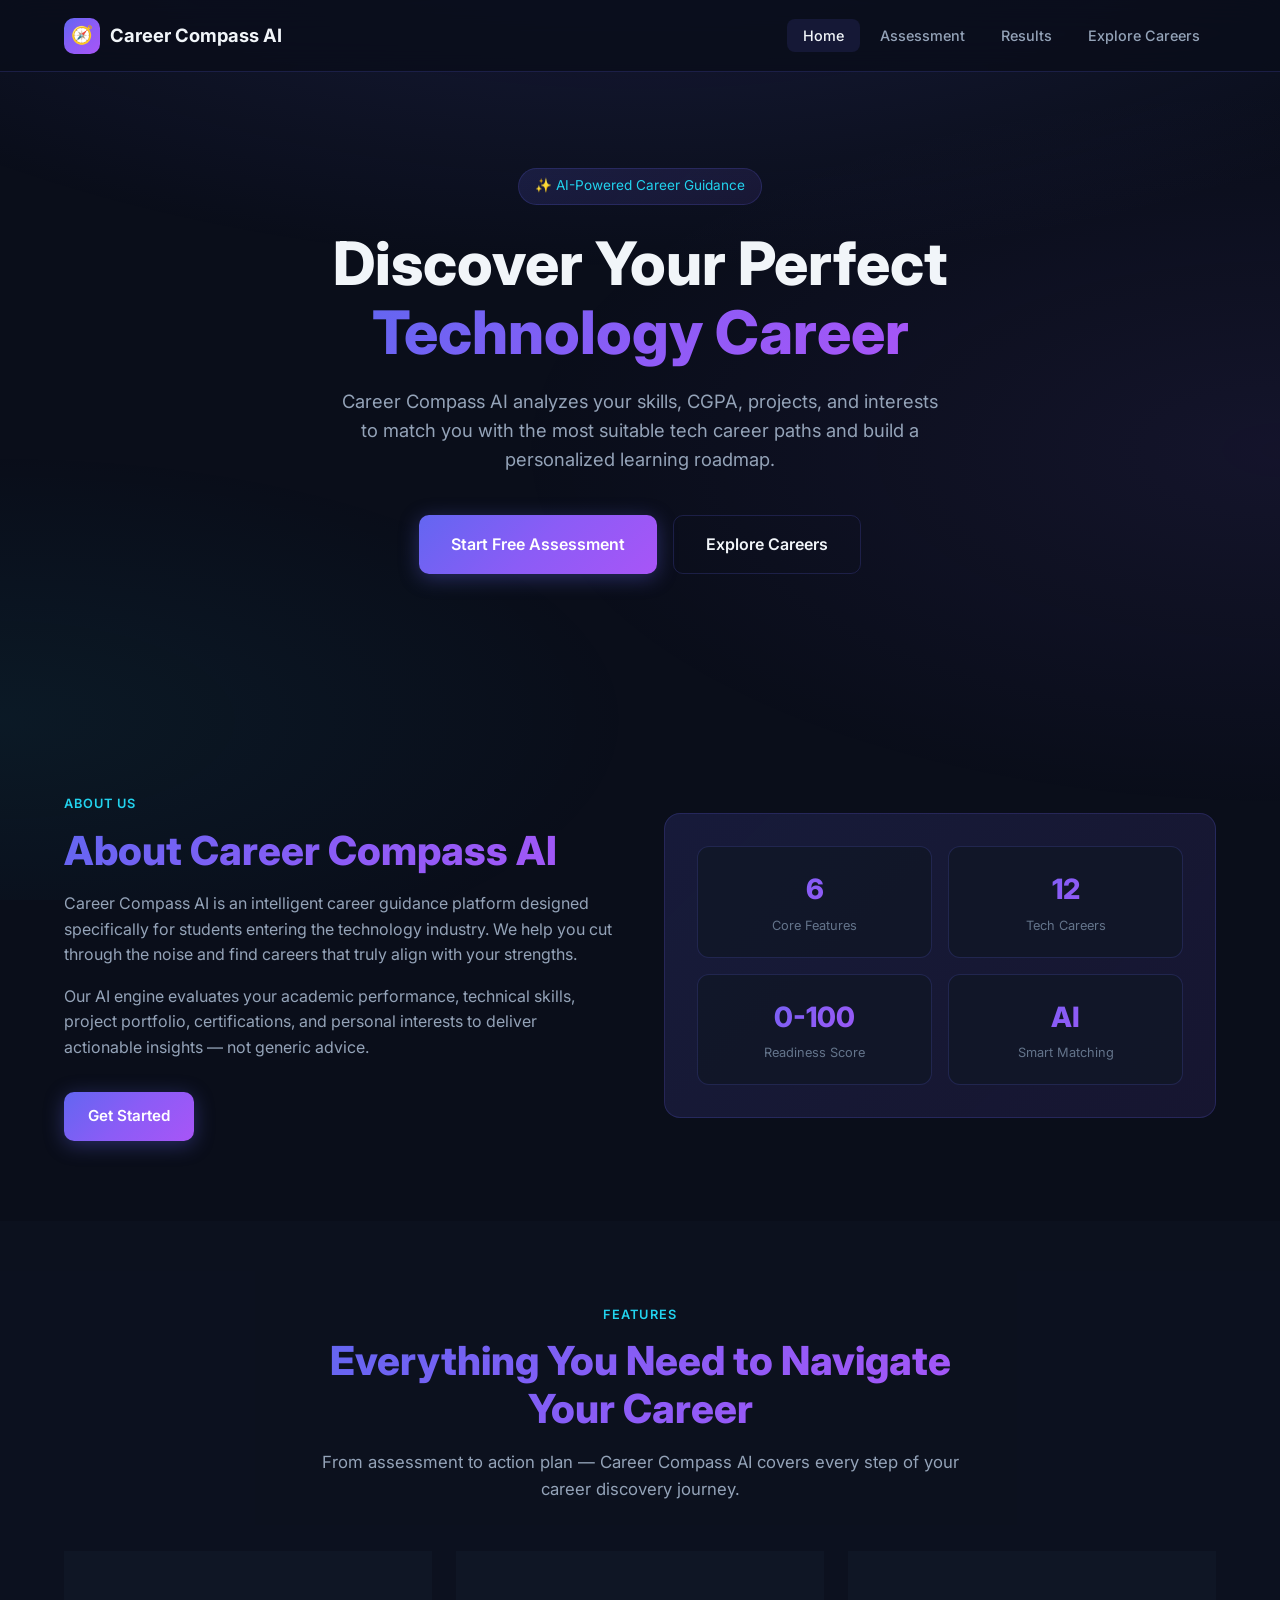
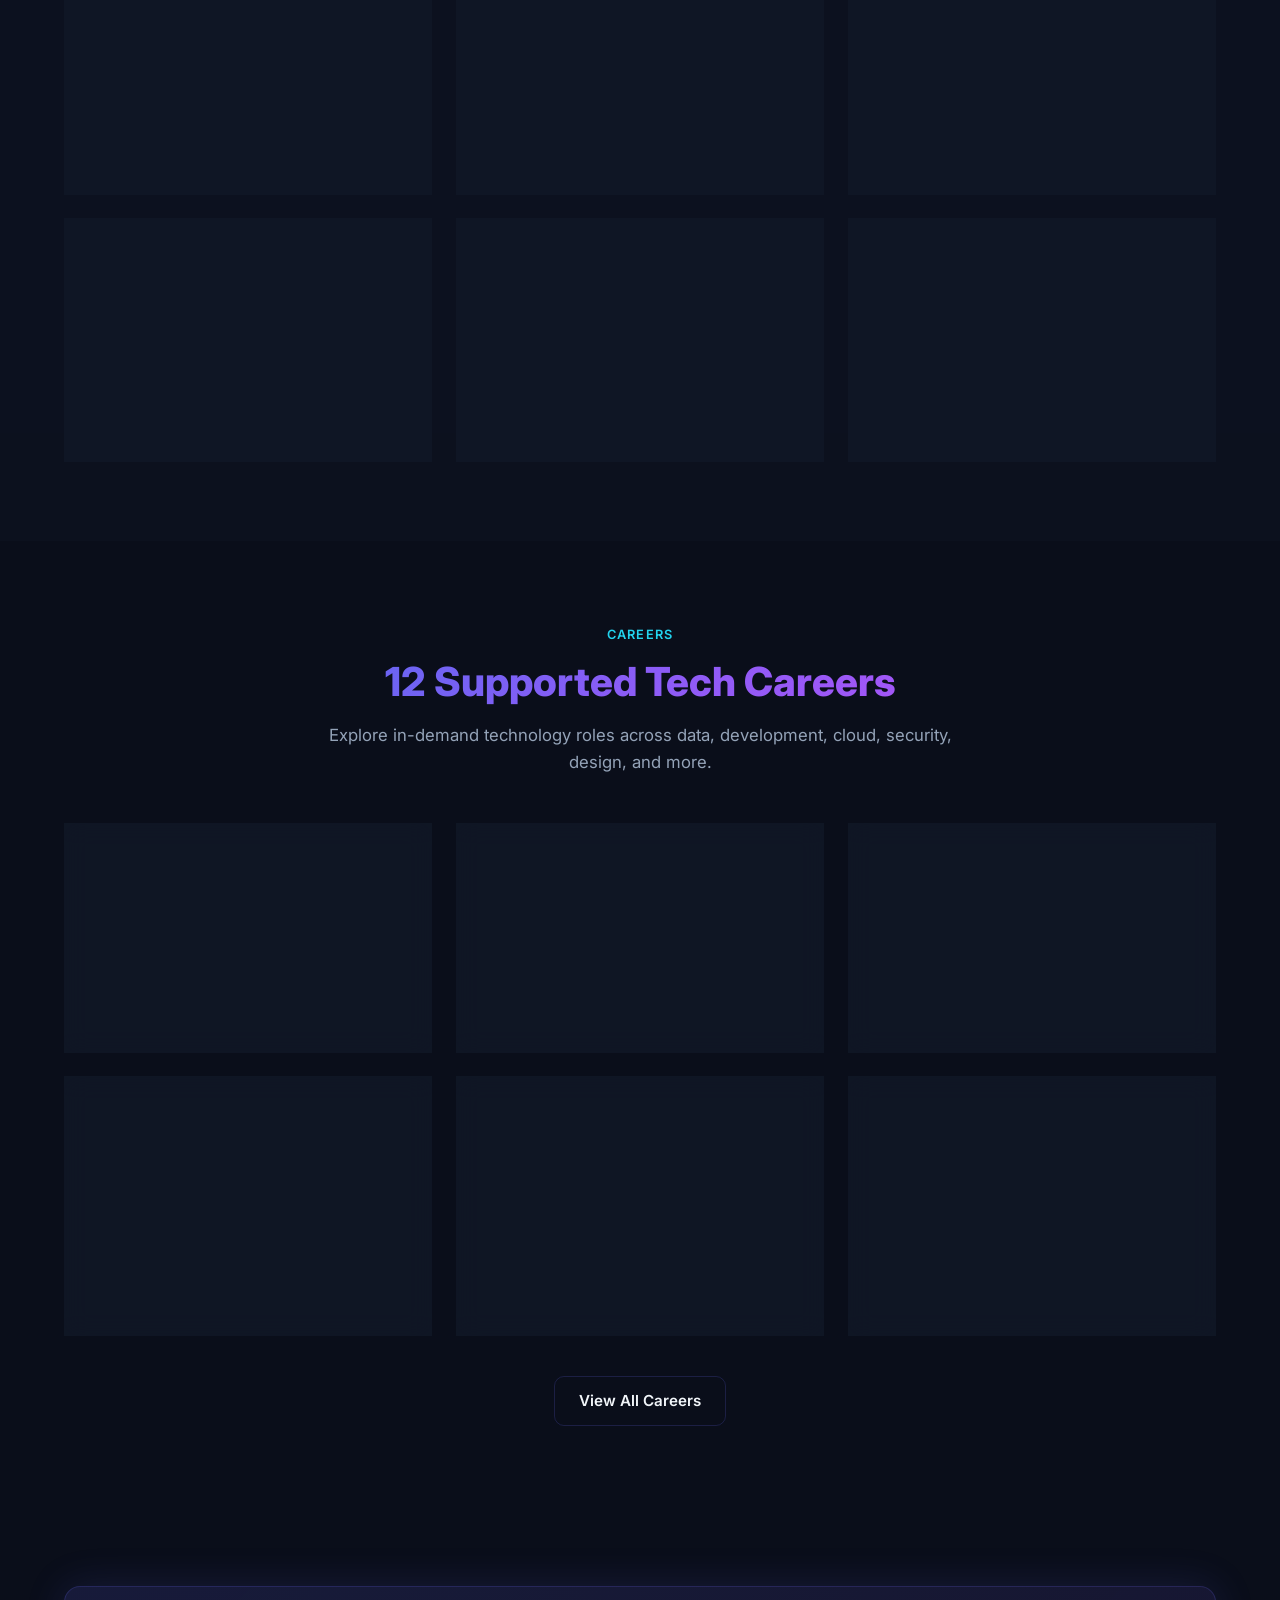
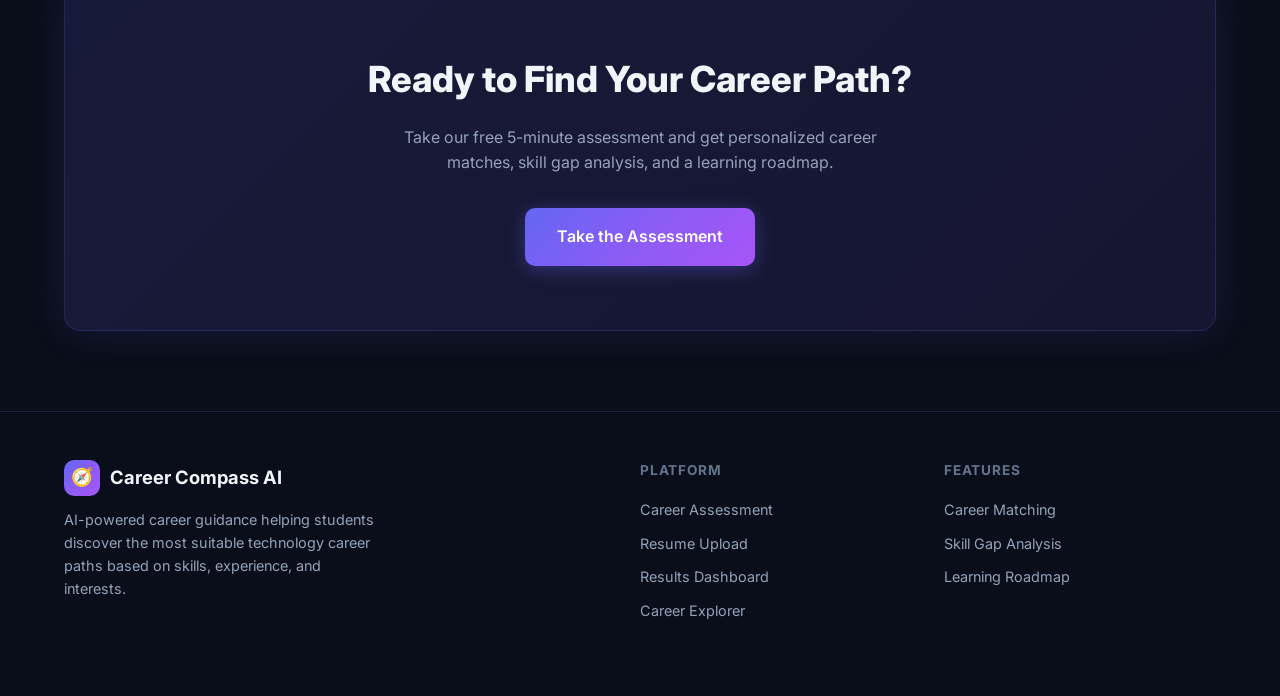
==== CareerCompassAI-Frontend/CAREERCOMPASSAI/index.html @ 2286c059 "Initial commit" ====
<!DOCTYPE html>
<html lang="en">
<head>
  <meta charset="UTF-8">
  <meta name="viewport" content="width=device-width, initial-scale=1.0">
  <title>Career Compass AI — Find Your Tech Career Path</title>
  <link rel="stylesheet" href="css/styles.css">
</head>
<body>
  <div class="page-wrapper">
    <div id="navbar-slot"></div>

    <main>
      <!-- Hero -->
      <section class="hero">
        <div class="container">
          <div class="hero-badge">✨ AI-Powered Career Guidance</div>
          <h1 class="hero-title">
            Discover Your Perfect<br><span>Technology Career</span>
          </h1>
          <p class="hero-subtitle">
            Career Compass AI analyzes your skills, CGPA, projects, and interests to match you with the most suitable tech career paths and build a personalized learning roadmap.
          </p>
          <div class="hero-actions">
            <a href="assessment.html" class="btn btn-primary btn-lg">Start Free Assessment</a>
            <a href="explorer.html" class="btn btn-secondary btn-lg">Explore Careers</a>
          </div>
        </div>
      </section>

      <!-- About -->
      <section class="section" id="about">
        <div class="container">
          <div class="about-content">
            <div class="about-text">
              <span class="section-label">About Us</span>
              <h2 class="section-title" style="text-align: left;">About Career Compass AI</h2>
              <p>
                Career Compass AI is an intelligent career guidance platform designed specifically for students entering the technology industry. We help you cut through the noise and find careers that truly align with your strengths.
              </p>
              <p>
                Our AI engine evaluates your academic performance, technical skills, project portfolio, certifications, and personal interests to deliver actionable insights — not generic advice.
              </p>
              <a href="assessment.html" class="btn btn-primary" style="margin-top: 1rem;">Get Started</a>
            </div>
            <div class="about-visual">
              <div class="about-stat-box">
                <div class="num">6</div>
                <div class="txt">Core Features</div>
              </div>
              <div class="about-stat-box">
                <div class="num">12</div>
                <div class="txt">Tech Careers</div>
              </div>
              <div class="about-stat-box">
                <div class="num">0-100</div>
                <div class="txt">Readiness Score</div>
              </div>
              <div class="about-stat-box">
                <div class="num">AI</div>
                <div class="txt">Smart Matching</div>
              </div>
            </div>
          </div>
        </div>
      </section>

      <!-- Features -->
      <section class="section" id="features" style="background: rgba(17, 24, 39, 0.4);">
        <div class="container">
          <div class="section-header">
            <span class="section-label">Features</span>
            <h2 class="section-title">Everything You Need to Navigate Your Career</h2>
            <p class="section-desc">From assessment to action plan — Career Compass AI covers every step of your career discovery journey.</p>
          </div>
          <div class="features-grid">
            <div class="card feature-card">
              <div class="feature-icon">🎯</div>
              <h3>Career Matching</h3>
              <p>AI-powered algorithm matches you with the top 3 most suitable tech careers based on your unique profile.</p>
            </div>
            <div class="card feature-card">
              <div class="feature-icon">📊</div>
              <h3>Career Readiness Scoring</h3>
              <p>Get a 0–100 readiness score with clear levels: Excellent, Job Ready, Developing, Beginner, or Needs Improvement.</p>
            </div>
            <div class="card feature-card">
              <div class="feature-icon">🔍</div>
              <h3>Skill Gap Analysis</h3>
              <p>Identify exactly which skills you're missing for your target career and prioritize what to learn next.</p>
            </div>
            <div class="card feature-card">
              <div class="feature-icon">🗺️</div>
              <h3>Learning Roadmap</h3>
              <p>Receive a step-by-step learning path tailored to your career goals — from fundamentals to portfolio.</p>
            </div>
            <div class="card feature-card">
              <div class="feature-icon">🏅</div>
              <h3>Certification Recommendations</h3>
              <p>Discover industry-recognized certifications with provider, level, and priority rankings.</p>
            </div>
            <div class="card feature-card">
              <div class="feature-icon">💡</div>
              <h3>Career Insights</h3>
              <p>Deep dive into salary ranges, industry demand, entry barriers, work style, and who each career is best for.</p>
            </div>
          </div>
        </div>
      </section>

      <!-- Supported Careers -->
      <section class="section" id="careers">
        <div class="container">
          <div class="section-header">
            <span class="section-label">Careers</span>
            <h2 class="section-title">12 Supported Tech Careers</h2>
            <p class="section-desc">Explore in-demand technology roles across data, development, cloud, security, design, and more.</p>
          </div>
          <div class="careers-grid" id="landingCareersGrid"></div>
          <div style="text-align: center; margin-top: 2.5rem;">
            <a href="explorer.html" class="btn btn-secondary">View All Careers</a>
          </div>
        </div>
      </section>

      <!-- CTA -->
      <section class="cta-section">
        <div class="container">
          <div class="cta-box">
            <h2>Ready to Find Your Career Path?</h2>
            <p>Take our free 5-minute assessment and get personalized career matches, skill gap analysis, and a learning roadmap.</p>
            <a href="assessment.html" class="btn btn-primary btn-lg">Take the Assessment</a>
          </div>
        </div>
      </section>
    </main>

    <div id="footer-slot"></div>
  </div>

  <script src="js/data.js"></script>
  <script src="js/components.js"></script>
  <script>
    document.addEventListener('DOMContentLoaded', () => {
      mountLayout('index.html');
      const grid = document.getElementById('landingCareersGrid');
      grid.innerHTML = CAREERS.slice(0, 6).map(c =>
        renderCareerCard(c, { onClick: `openCareerModalById('${c.id}')`, compact: true })
      ).join('');
    });

    function openCareerModalById(id) {
      const career = getCareerById(id);
      if (career) openCareerModal(career);
    }
  </script>
</body>
</html>
---- CareerCompassAI-Frontend/CAREERCOMPASSAI/css/styles.css ----
/* Career Compass AI — Design System */
@import url('https://fonts.googleapis.com/css2?family=Inter:wght@400;500;600;700;800&display=swap');

:root {
  --bg-primary: #0a0e1a;
  --bg-secondary: #111827;
  --bg-card: rgba(17, 24, 39, 0.85);
  --bg-card-hover: rgba(30, 41, 59, 0.95);
  --border: rgba(99, 102, 241, 0.2);
  --border-hover: rgba(139, 92, 246, 0.45);
  --text-primary: #f1f5f9;
  --text-secondary: #94a3b8;
  --text-muted: #64748b;
  --accent-blue: #6366f1;
  --accent-purple: #8b5cf6;
  --accent-cyan: #22d3ee;
  --gradient: linear-gradient(135deg, #6366f1 0%, #8b5cf6 50%, #a855f7 100%);
  --gradient-subtle: linear-gradient(135deg, rgba(99, 102, 241, 0.15), rgba(139, 92, 246, 0.1));
  --success: #10b981;
  --warning: #f59e0b;
  --danger: #ef4444;
  --radius: 12px;
  --radius-lg: 16px;
  --shadow: 0 4px 24px rgba(0, 0, 0, 0.35);
  --shadow-glow: 0 0 40px rgba(99, 102, 241, 0.15);
  --nav-height: 72px;
  --transition: 0.25s ease;
}

*, *::before, *::after {
  box-sizing: border-box;
  margin: 0;
  padding: 0;
}

html {
  scroll-behavior: smooth;
}

body {
  font-family: 'Inter', system-ui, -apple-system, sans-serif;
  background: var(--bg-primary);
  color: var(--text-primary);
  line-height: 1.6;
  min-height: 100vh;
  overflow-x: hidden;
}

body::before {
  content: '';
  position: fixed;
  inset: 0;
  background:
    radial-gradient(ellipse 80% 50% at 50% -20%, rgba(99, 102, 241, 0.18), transparent),
    radial-gradient(ellipse 60% 40% at 100% 50%, rgba(139, 92, 246, 0.08), transparent),
    radial-gradient(ellipse 50% 30% at 0% 80%, rgba(34, 211, 238, 0.06), transparent);
  pointer-events: none;
  z-index: 0;
}

a {
  color: inherit;
  text-decoration: none;
}

img {
  max-width: 100%;
}

.container {
  width: 100%;
  max-width: 1200px;
  margin: 0 auto;
  padding: 0 1.5rem;
}

.page-wrapper {
  position: relative;
  z-index: 1;
  min-height: 100vh;
  display: flex;
  flex-direction: column;
}

main {
  flex: 1;
  padding-top: var(--nav-height);
}

/* ── Navbar ── */
.navbar {
  position: fixed;
  top: 0;
  left: 0;
  right: 0;
  height: var(--nav-height);
  z-index: 1000;
  background: rgba(10, 14, 26, 0.85);
  backdrop-filter: blur(16px);
  border-bottom: 1px solid var(--border);
}

.navbar .container {
  display: flex;
  align-items: center;
  justify-content: space-between;
  height: 100%;
}

.navbar-brand {
  display: flex;
  align-items: center;
  gap: 0.65rem;
  font-weight: 700;
  font-size: 1.15rem;
}

.navbar-brand .logo-icon {
  width: 36px;
  height: 36px;
  background: var(--gradient);
  border-radius: 10px;
  display: flex;
  align-items: center;
  justify-content: center;
  font-size: 1.1rem;
}

.navbar-links {
  display: flex;
  align-items: center;
  gap: 0.25rem;
  list-style: none;
}

.navbar-links a {
  padding: 0.5rem 1rem;
  border-radius: 8px;
  font-size: 0.9rem;
  font-weight: 500;
  color: var(--text-secondary);
  transition: var(--transition);
}

.navbar-links a:hover,
.navbar-links a.active {
  color: var(--text-primary);
  background: rgba(99, 102, 241, 0.12);
}

.navbar-toggle {
  display: none;
  background: none;
  border: 1px solid var(--border);
  color: var(--text-primary);
  padding: 0.5rem 0.75rem;
  border-radius: 8px;
  cursor: pointer;
  font-size: 1.25rem;
}

/* ── Buttons ── */
.btn {
  display: inline-flex;
  align-items: center;
  justify-content: center;
  gap: 0.5rem;
  padding: 0.75rem 1.5rem;
  border-radius: 10px;
  font-size: 0.95rem;
  font-weight: 600;
  border: none;
  cursor: pointer;
  transition: var(--transition);
  font-family: inherit;
}

.btn-primary {
  background: var(--gradient);
  color: white;
  box-shadow: 0 4px 20px rgba(99, 102, 241, 0.35);
}

.btn-primary:hover {
  transform: translateY(-2px);
  box-shadow: 0 6px 28px rgba(99, 102, 241, 0.45);
}

.btn-secondary {
  background: transparent;
  color: var(--text-primary);
  border: 1px solid var(--border);
}

.btn-secondary:hover {
  border-color: var(--accent-purple);
  background: rgba(139, 92, 246, 0.08);
}

.btn-sm {
  padding: 0.5rem 1rem;
  font-size: 0.85rem;
}

.btn-lg {
  padding: 1rem 2rem;
  font-size: 1rem;
}

/* ── Cards ── */
.card {
  background: var(--bg-card);
  border: 1px solid var(--border);
  border-radius: var(--radius-lg);
  padding: 1.5rem;
  backdrop-filter: blur(12px);
  transition: var(--transition);
}

.card:hover {
  border-color: var(--border-hover);
  box-shadow: var(--shadow-glow);
}

.card-title {
  font-size: 1.1rem;
  font-weight: 700;
  margin-bottom: 0.75rem;
}

.section {
  padding: 5rem 0;
}

.section-header {
  text-align: center;
  max-width: 640px;
  margin: 0 auto 3rem;
}

.section-label {
  display: inline-block;
  font-size: 0.8rem;
  font-weight: 600;
  text-transform: uppercase;
  letter-spacing: 0.08em;
  color: var(--accent-cyan);
  margin-bottom: 0.75rem;
}

.section-title {
  font-size: clamp(1.75rem, 4vw, 2.5rem);
  font-weight: 800;
  line-height: 1.2;
  margin-bottom: 1rem;
  background: var(--gradient);
  -webkit-background-clip: text;
  -webkit-text-fill-color: transparent;
  background-clip: text;
}

.section-desc {
  color: var(--text-secondary);
  font-size: 1.05rem;
}

/* ── Hero ── */
.hero {
  padding: 6rem 0 5rem;
  text-align: center;
}

.hero-badge {
  display: inline-flex;
  align-items: center;
  gap: 0.5rem;
  padding: 0.4rem 1rem;
  background: var(--gradient-subtle);
  border: 1px solid var(--border);
  border-radius: 999px;
  font-size: 0.85rem;
  color: var(--accent-cyan);
  margin-bottom: 1.5rem;
}

.hero-title {
  font-size: clamp(2.25rem, 6vw, 3.75rem);
  font-weight: 800;
  line-height: 1.15;
  margin-bottom: 1.25rem;
  max-width: 800px;
  margin-left: auto;
  margin-right: auto;
}

.hero-title span {
  background: var(--gradient);
  -webkit-background-clip: text;
  -webkit-text-fill-color: transparent;
  background-clip: text;
}

.hero-subtitle {
  font-size: 1.15rem;
  color: var(--text-secondary);
  max-width: 600px;
  margin: 0 auto 2.5rem;
}

.hero-actions {
  display: flex;
  gap: 1rem;
  justify-content: center;
  flex-wrap: wrap;
  margin-bottom: 3.5rem;
}

.hero-stats {
  display: flex;
  justify-content: center;
  gap: 3rem;
  flex-wrap: wrap;
}

.hero-stat .value {
  font-size: 2rem;
  font-weight: 800;
  background: var(--gradient);
  -webkit-background-clip: text;
  -webkit-text-fill-color: transparent;
  background-clip: text;
}

.hero-stat .label {
  font-size: 0.85rem;
  color: var(--text-muted);
}

/* ── Features Grid ── */
.features-grid {
  display: grid;
  grid-template-columns: repeat(auto-fit, minmax(280px, 1fr));
  gap: 1.5rem;
}

.feature-card {
  padding: 2rem;
}

.feature-icon {
  width: 48px;
  height: 48px;
  background: var(--gradient-subtle);
  border: 1px solid var(--border);
  border-radius: 12px;
  display: flex;
  align-items: center;
  justify-content: center;
  font-size: 1.5rem;
  margin-bottom: 1.25rem;
}

.feature-card h3 {
  font-size: 1.1rem;
  margin-bottom: 0.5rem;
}

.feature-card p {
  color: var(--text-secondary);
  font-size: 0.95rem;
}

/* ── Career Card ── */
.careers-grid {
  display: grid;
  grid-template-columns: repeat(auto-fill, minmax(300px, 1fr));
  gap: 1.5rem;
}

.career-card {
  cursor: pointer;
  display: flex;
  flex-direction: column;
  gap: 0.75rem;
}

.career-card-header {
  display: flex;
  align-items: flex-start;
  justify-content: space-between;
  gap: 0.75rem;
}

.career-card-name {
  font-size: 1.15rem;
  font-weight: 700;
}

.career-card-badge {
  font-size: 0.7rem;
  font-weight: 600;
  padding: 0.25rem 0.6rem;
  border-radius: 999px;
  white-space: nowrap;
}

.badge-high { background: rgba(16, 185, 129, 0.15); color: var(--success); }
.badge-medium { background: rgba(245, 158, 11, 0.15); color: var(--warning); }
.badge-low { background: rgba(239, 68, 68, 0.15); color: var(--danger); }

.career-meta {
  display: flex;
  flex-wrap: wrap;
  gap: 0.5rem;
}

.meta-tag {
  font-size: 0.75rem;
  padding: 0.3rem 0.65rem;
  background: rgba(99, 102, 241, 0.1);
  border: 1px solid var(--border);
  border-radius: 6px;
  color: var(--text-secondary);
}

.career-card-desc {
  color: var(--text-secondary);
  font-size: 0.9rem;
  line-height: 1.5;
  flex: 1;
}

.career-card-footer {
  display: flex;
  align-items: center;
  justify-content: space-between;
  padding-top: 0.75rem;
  border-top: 1px solid var(--border);
  font-size: 0.85rem;
  color: var(--text-muted);
}

/* ── Career Insight Card ── */
.insight-grid {
  display: grid;
  grid-template-columns: repeat(auto-fit, minmax(200px, 1fr));
  gap: 1rem;
}

.insight-item {
  padding: 1rem 1.25rem;
  background: rgba(99, 102, 241, 0.06);
  border: 1px solid var(--border);
  border-radius: var(--radius);
}

.insight-item .label {
  font-size: 0.75rem;
  text-transform: uppercase;
  letter-spacing: 0.05em;
  color: var(--text-muted);
  margin-bottom: 0.35rem;
}

.insight-item .value {
  font-size: 0.95rem;
  font-weight: 600;
  color: var(--text-primary);
}

.insight-description {
  margin-top: 1.25rem;
  padding: 1.25rem;
  background: var(--gradient-subtle);
  border: 1px solid var(--border);
  border-radius: var(--radius);
  color: var(--text-secondary);
  font-size: 0.95rem;
  line-height: 1.7;
}

/* ── Progress Bar ── */
.progress-bar-wrapper {
  margin-bottom: 1rem;
}

.progress-bar-header {
  display: flex;
  justify-content: space-between;
  align-items: center;
  margin-bottom: 0.5rem;
}

.progress-bar-label {
  font-weight: 600;
  font-size: 0.95rem;
}

.progress-bar-value {
  font-weight: 700;
  color: var(--accent-purple);
}

.progress-bar-track {
  height: 10px;
  background: rgba(99, 102, 241, 0.15);
  border-radius: 999px;
  overflow: hidden;
}

.progress-bar-fill {
  height: 100%;
  background: var(--gradient);
  border-radius: 999px;
  transition: width 1s ease;
  width: 0;
}

/* ── Readiness Score Card ── */
.readiness-card {
  text-align: center;
  padding: 2.5rem 2rem;
}

.readiness-ring {
  position: relative;
  width: 180px;
  height: 180px;
  margin: 0 auto 1.5rem;
}

.readiness-ring svg {
  transform: rotate(-90deg);
  width: 100%;
  height: 100%;
}

.readiness-ring circle {
  fill: none;
  stroke-width: 10;
}

.readiness-ring .bg {
  stroke: rgba(99, 102, 241, 0.15);
}

.readiness-ring .fill {
  stroke: url(#scoreGradient);
  stroke-linecap: round;
  transition: stroke-dashoffset 1.5s ease;
}

.readiness-score-text {
  position: absolute;
  inset: 0;
  display: flex;
  flex-direction: column;
  align-items: center;
  justify-content: center;
}

.readiness-score-text .score {
  font-size: 2.75rem;
  font-weight: 800;
  background: var(--gradient);
  -webkit-background-clip: text;
  -webkit-text-fill-color: transparent;
  background-clip: text;
}

.readiness-score-text .of {
  font-size: 0.85rem;
  color: var(--text-muted);
}

.readiness-level {
  display: inline-block;
  padding: 0.5rem 1.25rem;
  border-radius: 999px;
  font-weight: 700;
  font-size: 1rem;
  margin-bottom: 0.5rem;
}

.level-excellent { background: rgba(16, 185, 129, 0.2); color: var(--success); }
.level-job-ready { background: rgba(99, 102, 241, 0.2); color: var(--accent-blue); }
.level-developing { background: rgba(34, 211, 238, 0.15); color: var(--accent-cyan); }
.level-beginner { background: rgba(245, 158, 11, 0.15); color: var(--warning); }
.level-needs-improvement { background: rgba(239, 68, 68, 0.15); color: var(--danger); }

/* ── Certification Card ── */
.cert-card {
  display: flex;
  flex-direction: column;
  gap: 0.5rem;
  padding: 1.25rem;
  border-left: 3px solid var(--accent-purple);
}

.cert-name {
  font-weight: 700;
  font-size: 1rem;
}

.cert-provider {
  color: var(--text-secondary);
  font-size: 0.85rem;
}

.cert-meta {
  display: flex;
  gap: 0.5rem;
  flex-wrap: wrap;
  margin-top: 0.25rem;
}

.cert-badge {
  font-size: 0.7rem;
  font-weight: 600;
  padding: 0.2rem 0.55rem;
  border-radius: 4px;
}

.cert-level { background: rgba(99, 102, 241, 0.15); color: var(--accent-blue); }
.cert-priority-high { background: rgba(239, 68, 68, 0.15); color: var(--danger); }
.cert-priority-medium { background: rgba(245, 158, 11, 0.15); color: var(--warning); }
.cert-priority-low { background: rgba(16, 185, 129, 0.15); color: var(--success); }

/* ── Roadmap Timeline ── */
.roadmap-timeline {
  display: flex;
  flex-direction: column;
  align-items: center;
  gap: 0;
  padding: 1rem 0;
}

.roadmap-step {
  display: flex;
  flex-direction: column;
  align-items: center;
  width: 100%;
  max-width: 320px;
}

.roadmap-node {
  width: 100%;
  padding: 1rem 1.5rem;
  background: var(--gradient-subtle);
  border: 1px solid var(--border);
  border-radius: var(--radius);
  text-align: center;
  font-weight: 600;
  font-size: 0.95rem;
  position: relative;
}

.roadmap-node.active {
  border-color: var(--accent-purple);
  box-shadow: 0 0 20px rgba(139, 92, 246, 0.2);
}

.roadmap-connector {
  width: 2px;
  height: 28px;
  background: linear-gradient(to bottom, var(--accent-blue), var(--accent-purple));
  position: relative;
}

.roadmap-connector::after {
  content: '↓';
  position: absolute;
  left: 50%;
  top: 50%;
  transform: translate(-50%, -50%);
  color: var(--accent-purple);
  font-size: 0.85rem;
  background: var(--bg-primary);
  padding: 0 4px;
}

/* ── Skill Tags ── */
.skill-tags {
  display: flex;
  flex-wrap: wrap;
  gap: 0.6rem;
}

.skill-tag {
  padding: 0.5rem 1rem;
  border-radius: 999px;
  font-size: 0.85rem;
  font-weight: 500;
  border: 1px solid var(--border);
  background: rgba(17, 24, 39, 0.6);
  color: var(--text-secondary);
  cursor: pointer;
  transition: var(--transition);
  user-select: none;
}

.skill-tag:hover {
  border-color: var(--accent-blue);
  color: var(--text-primary);
}

.skill-tag.selected {
  background: rgba(99, 102, 241, 0.2);
  border-color: var(--accent-purple);
  color: var(--text-primary);
}

.skill-tag.missing {
  background: rgba(239, 68, 68, 0.1);
  border-color: rgba(239, 68, 68, 0.3);
  color: #fca5a5;
  cursor: default;
}

/* ── Forms ── */
.form-group {
  margin-bottom: 1.75rem;
}

.form-label {
  display: block;
  font-weight: 600;
  margin-bottom: 0.5rem;
  font-size: 0.95rem;
}

.form-hint {
  font-size: 0.85rem;
  color: var(--text-muted);
  margin-bottom: 0.75rem;
}

.form-input,
.form-select {
  width: 100%;
  padding: 0.85rem 1rem;
  background: rgba(17, 24, 39, 0.8);
  border: 1px solid var(--border);
  border-radius: 10px;
  color: var(--text-primary);
  font-size: 0.95rem;
  font-family: inherit;
  transition: var(--transition);
}

.form-input:focus,
.form-select:focus {
  outline: none;
  border-color: var(--accent-purple);
  box-shadow: 0 0 0 3px rgba(139, 92, 246, 0.15);
}

.form-row {
  display: grid;
  grid-template-columns: repeat(auto-fit, minmax(200px, 1fr));
  gap: 1.25rem;
}

.interest-chips {
  display: flex;
  flex-wrap: wrap;
  gap: 0.6rem;
}

.interest-chip {
  padding: 0.6rem 1.1rem;
  border-radius: 10px;
  border: 1px solid var(--border);
  background: transparent;
  color: var(--text-secondary);
  cursor: pointer;
  font-size: 0.9rem;
  font-weight: 500;
  transition: var(--transition);
  font-family: inherit;
}

.interest-chip:hover,
.interest-chip.selected {
  border-color: var(--accent-purple);
  background: rgba(139, 92, 246, 0.12);
  color: var(--text-primary);
}

/* ── Dashboard Layout ── */
.dashboard {
  padding: 2rem 0 4rem;
}

.dashboard-header {
  margin-bottom: 2rem;
}

.dashboard-header h1 {
  font-size: 1.75rem;
  font-weight: 800;
  margin-bottom: 0.35rem;
}

.dashboard-header p {
  color: var(--text-secondary);
}

.dashboard-grid {
  display: grid;
  grid-template-columns: 1fr 2fr;
  gap: 1.5rem;
}

.dashboard-sidebar {
  display: flex;
  flex-direction: column;
  gap: 1.5rem;
}

.dashboard-main {
  display: flex;
  flex-direction: column;
  gap: 1.5rem;
}

.dashboard-row {
  display: grid;
  grid-template-columns: repeat(auto-fit, minmax(280px, 1fr));
  gap: 1.5rem;
}

/* ── Explorer Controls ── */
.explorer-controls {
  display: flex;
  flex-wrap: wrap;
  gap: 1rem;
  margin-bottom: 2rem;
  align-items: center;
}

.search-box {
  flex: 1;
  min-width: 240px;
  position: relative;
}

.search-box input {
  width: 100%;
  padding: 0.85rem 1rem 0.85rem 2.75rem;
  background: var(--bg-card);
  border: 1px solid var(--border);
  border-radius: 10px;
  color: var(--text-primary);
  font-size: 0.95rem;
  font-family: inherit;
}

.search-box input:focus {
  outline: none;
  border-color: var(--accent-purple);
}

.search-box .search-icon {
  position: absolute;
  left: 1rem;
  top: 50%;
  transform: translateY(-50%);
  color: var(--text-muted);
}

.filter-group {
  display: flex;
  gap: 0.5rem;
  flex-wrap: wrap;
}

.filter-btn {
  padding: 0.6rem 1rem;
  border-radius: 8px;
  border: 1px solid var(--border);
  background: transparent;
  color: var(--text-secondary);
  font-size: 0.85rem;
  font-weight: 500;
  cursor: pointer;
  transition: var(--transition);
  font-family: inherit;
}

.filter-btn:hover,
.filter-btn.active {
  border-color: var(--accent-purple);
  background: rgba(139, 92, 246, 0.12);
  color: var(--text-primary);
}

/* ── Modal ── */
.modal-overlay {
  position: fixed;
  inset: 0;
  background: rgba(0, 0, 0, 0.7);
  backdrop-filter: blur(6px);
  z-index: 2000;
  display: flex;
  align-items: center;
  justify-content: center;
  padding: 1.5rem;
  opacity: 0;
  visibility: hidden;
  transition: var(--transition);
}

.modal-overlay.open {
  opacity: 1;
  visibility: visible;
}

.modal {
  background: var(--bg-secondary);
  border: 1px solid var(--border);
  border-radius: var(--radius-lg);
  max-width: 640px;
  width: 100%;
  max-height: 85vh;
  overflow-y: auto;
  padding: 2rem;
  transform: translateY(20px);
  transition: var(--transition);
  box-shadow: var(--shadow);
}

.modal-overlay.open .modal {
  transform: translateY(0);
}

.modal-header {
  display: flex;
  justify-content: space-between;
  align-items: flex-start;
  margin-bottom: 1.5rem;
}

.modal-title {
  font-size: 1.5rem;
  font-weight: 800;
}

.modal-close {
  background: none;
  border: 1px solid var(--border);
  color: var(--text-secondary);
  width: 36px;
  height: 36px;
  border-radius: 8px;
  cursor: pointer;
  font-size: 1.25rem;
  display: flex;
  align-items: center;
  justify-content: center;
  transition: var(--transition);
}

.modal-close:hover {
  border-color: var(--danger);
  color: var(--danger);
}

/* ── CTA Section ── */
.cta-section {
  padding: 5rem 0;
}

.cta-box {
  text-align: center;
  padding: 4rem 2rem;
  background: var(--gradient-subtle);
  border: 1px solid var(--border);
  border-radius: var(--radius-lg);
  box-shadow: var(--shadow-glow);
}

.cta-box h2 {
  font-size: clamp(1.5rem, 3vw, 2.25rem);
  font-weight: 800;
  margin-bottom: 1rem;
}

.cta-box p {
  color: var(--text-secondary);
  max-width: 520px;
  margin: 0 auto 2rem;
}

/* ── Footer ── */
.footer {
  border-top: 1px solid var(--border);
  padding: 3rem 0 2rem;
  margin-top: auto;
}

.footer-grid {
  display: grid;
  grid-template-columns: 2fr 1fr 1fr;
  gap: 2rem;
  margin-bottom: 2rem;
}

.footer-brand p {
  color: var(--text-secondary);
  font-size: 0.9rem;
  margin-top: 0.75rem;
  max-width: 320px;
}

.footer-col h4 {
  font-size: 0.85rem;
  text-transform: uppercase;
  letter-spacing: 0.06em;
  color: var(--text-muted);
  margin-bottom: 1rem;
}

.footer-col ul {
  list-style: none;
}

.footer-col li {
  margin-bottom: 0.5rem;
}

.footer-col a {
  color: var(--text-secondary);
  font-size: 0.9rem;
  transition: var(--transition);
}

.footer-col a:hover {
  color: var(--accent-purple);
}

.footer-bottom {
  padding-top: 1.5rem;
  border-top: 1px solid var(--border);
  display: flex;
  justify-content: space-between;
  align-items: center;
  flex-wrap: wrap;
  gap: 1rem;
  font-size: 0.85rem;
  color: var(--text-muted);
}

/* ── Loading & Error ── */
.loading-spinner {
  display: flex;
  flex-direction: column;
  align-items: center;
  justify-content: center;
  padding: 4rem;
  gap: 1rem;
}

.spinner {
  width: 48px;
  height: 48px;
  border: 3px solid var(--border);
  border-top-color: var(--accent-purple);
  border-radius: 50%;
  animation: spin 0.8s linear infinite;
}

@keyframes spin {
  to { transform: rotate(360deg); }
}

.error-banner {
  padding: 1rem 1.25rem;
  background: rgba(239, 68, 68, 0.1);
  border: 1px solid rgba(239, 68, 68, 0.3);
  border-radius: var(--radius);
  color: #fca5a5;
  margin-bottom: 1.5rem;
}

.info-banner {
  padding: 1rem 1.25rem;
  background: rgba(99, 102, 241, 0.1);
  border: 1px solid var(--border);
  border-radius: var(--radius);
  color: var(--text-secondary);
  margin-bottom: 1.5rem;
  font-size: 0.9rem;
}

.empty-state {
  text-align: center;
  padding: 3rem;
  color: var(--text-muted);
}

/* ── Assessment Page ── */
.assessment-page {
  padding: 2rem 0 4rem;
}

.assessment-form-card {
  max-width: 800px;
  margin: 0 auto;
  padding: 2.5rem;
}

.assessment-form-card h1 {
  font-size: 1.75rem;
  font-weight: 800;
  margin-bottom: 0.35rem;
}

.assessment-form-card .subtitle {
  color: var(--text-secondary);
  margin-bottom: 2rem;
}

.form-actions {
  display: flex;
  gap: 1rem;
  justify-content: flex-end;
  margin-top: 2rem;
  padding-top: 1.5rem;
  border-top: 1px solid var(--border);
}

/* ── About Section ── */
.about-content {
  display: grid;
  grid-template-columns: 1fr 1fr;
  gap: 3rem;
  align-items: center;
}

.about-text p {
  color: var(--text-secondary);
  margin-bottom: 1rem;
  font-size: 1rem;
}

.about-visual {
  background: var(--gradient-subtle);
  border: 1px solid var(--border);
  border-radius: var(--radius-lg);
  padding: 2rem;
  display: grid;
  grid-template-columns: 1fr 1fr;
  gap: 1rem;
}

.about-stat-box {
  text-align: center;
  padding: 1.25rem;
  background: var(--bg-card);
  border-radius: var(--radius);
  border: 1px solid var(--border);
}

.about-stat-box .num {
  font-size: 1.75rem;
  font-weight: 800;
  background: var(--gradient);
  -webkit-background-clip: text;
  -webkit-text-fill-color: transparent;
  background-clip: text;
}

.about-stat-box .txt {
  font-size: 0.8rem;
  color: var(--text-muted);
  margin-top: 0.25rem;
}

/* ── Responsive ── */
@media (max-width: 900px) {
  .dashboard-grid {
    grid-template-columns: 1fr;
  }

  .about-content {
    grid-template-columns: 1fr;
  }

  .footer-grid {
    grid-template-columns: 1fr;
  }
}

@media (max-width: 768px) {
  .navbar-links {
    display: none;
    position: absolute;
    top: var(--nav-height);
    left: 0;
    right: 0;
    flex-direction: column;
    background: var(--bg-secondary);
    border-bottom: 1px solid var(--border);
    padding: 1rem;
  }

  .navbar-links.open {
    display: flex;
  }

  .navbar-toggle {
    display: block;
  }

  .hero-stats {
    gap: 1.5rem;
  }

  .assessment-form-card {
    padding: 1.5rem;
  }

  .form-actions {
    flex-direction: column;
  }

  .form-actions .btn {
    width: 100%;
  }
}
/* ================================
   AI Career Coach
================================ */

.suggestion-grid{

display:grid;

grid-template-columns:repeat(auto-fit,minmax(250px,1fr));

gap:1rem;

margin-top:1rem;

}

.suggestion-btn{

text-align:left;

padding:1rem;

}

#chatMessages{

display:flex;

flex-direction:column;

gap:1rem;

margin-top:1rem;

min-height:250px;

}

.ai-message{

background:#1d2445;

padding:1rem;

border-radius:12px;

border:1px solid rgba(120,120,255,.3);

}

.user-message{

background:#3636d8;

padding:1rem;

border-radius:12px;

align-self:flex-end;

max-width:80%;

}
/* ===========================
   AI Career Coach Chat Input
=========================== */

.chat-input-card{
    padding:18px;
}

.chat-input-wrapper{
    display:flex;
    align-items:flex-end;
    gap:12px;

    background:#141b2d;
    border:1px solid rgba(130,87,229,.35);

    border-radius:20px;

    padding:12px 14px;

    transition:.3s;

    box-shadow:0 0 0 rgba(130,87,229,0);
}

.chat-input-wrapper:focus-within{

    border-color:#8b5cf6;

    box-shadow:0 0 18px rgba(139,92,246,.25);

}

.chat-input{

    flex:1;

    resize:none;

    border:none;

    outline:none;

    background:transparent;

    color:#fff;

    font-size:16px;

    line-height:1.6;

    font-family:inherit;

    min-height:28px;

    max-height:180px;

    overflow-y:auto;

}

.chat-input::placeholder{

    color:#8b93a7;

}

.chat-send-btn{

    width:48px;

    height:48px;

    border:none;

    border-radius:50%;

    cursor:pointer;

    color:white;

    font-size:20px;

    background:linear-gradient(
        135deg,
        #7c3aed,
        #9f67ff
    );

    transition:.25s;
}

.chat-send-btn:hover{

    transform:scale(1.08);

    box-shadow:0 0 20px rgba(124,58,237,.5);

}

.chat-send-btn:active{

    transform:scale(.96);

}
/* ===========================
   AI Typing Animation
=========================== */

.typing-indicator{

    display:flex;

    align-items:center;

    gap:6px;

}

.typing-indicator span{

    width:8px;

    height:8px;

    border-radius:50%;

    background:#a78bfa;

    animation:bounce 1.2s infinite ease-in-out;

}

.typing-indicator span:nth-child(2){

    animation-delay:.2s;

}

.typing-indicator span:nth-child(3){

    animation-delay:.4s;

}

@keyframes bounce{

    0%,80%,100%{

        transform:translateY(0);

        opacity:.4;

    }

    40%{

        transform:translateY(-6px);

        opacity:1;

    }

}
/* ===========================
   Chat Messages
=========================== */

.message{

    display:flex;

    align-items:flex-start;

    gap:12px;

    margin:18px 0;

animation:fadeUp .45s cubic-bezier(.22,1,.36,1);
}

.message.user{

    justify-content:flex-end;

}

.avatar{

    width:42px;

    height:42px;

    border-radius:50%;

    display:flex;

    align-items:center;

    justify-content:center;

    font-size:20px;

    flex-shrink:0;

}

.ai-avatar{

    background:#7c3aed;

}

.user-avatar{

    background:#2563eb;

}

.message-content{

    max-width:75%;

    padding:16px 18px;

    border-radius:18px;

    line-height:1.7;

}

.ai-message-box{

    background:#222949;

}

.user-message-box{

    background:#7c3aed;

}

@keyframes fadeUp{

    from{

        opacity:0;

        transform:translateY(18px) scale(.98);

    }

    to{

        opacity:1;

        transform:translateY(0) scale(1);

    }

}
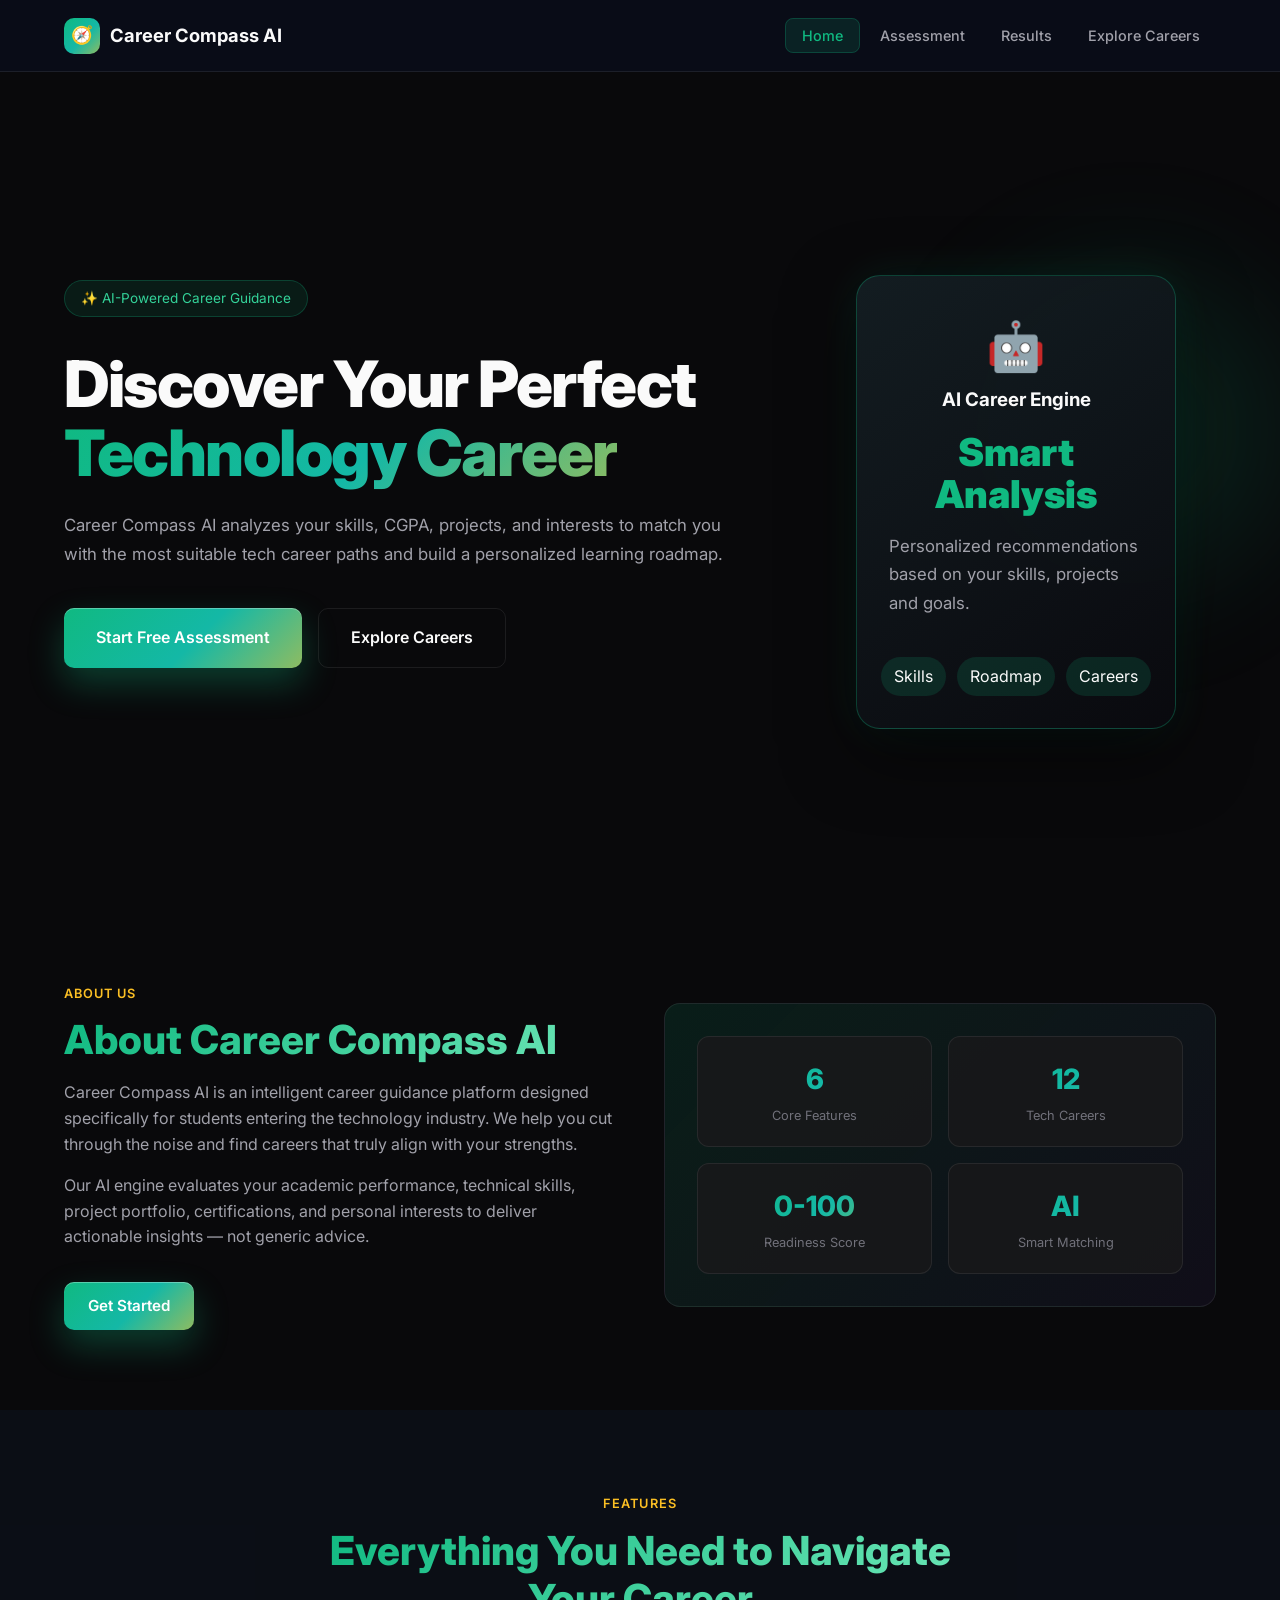
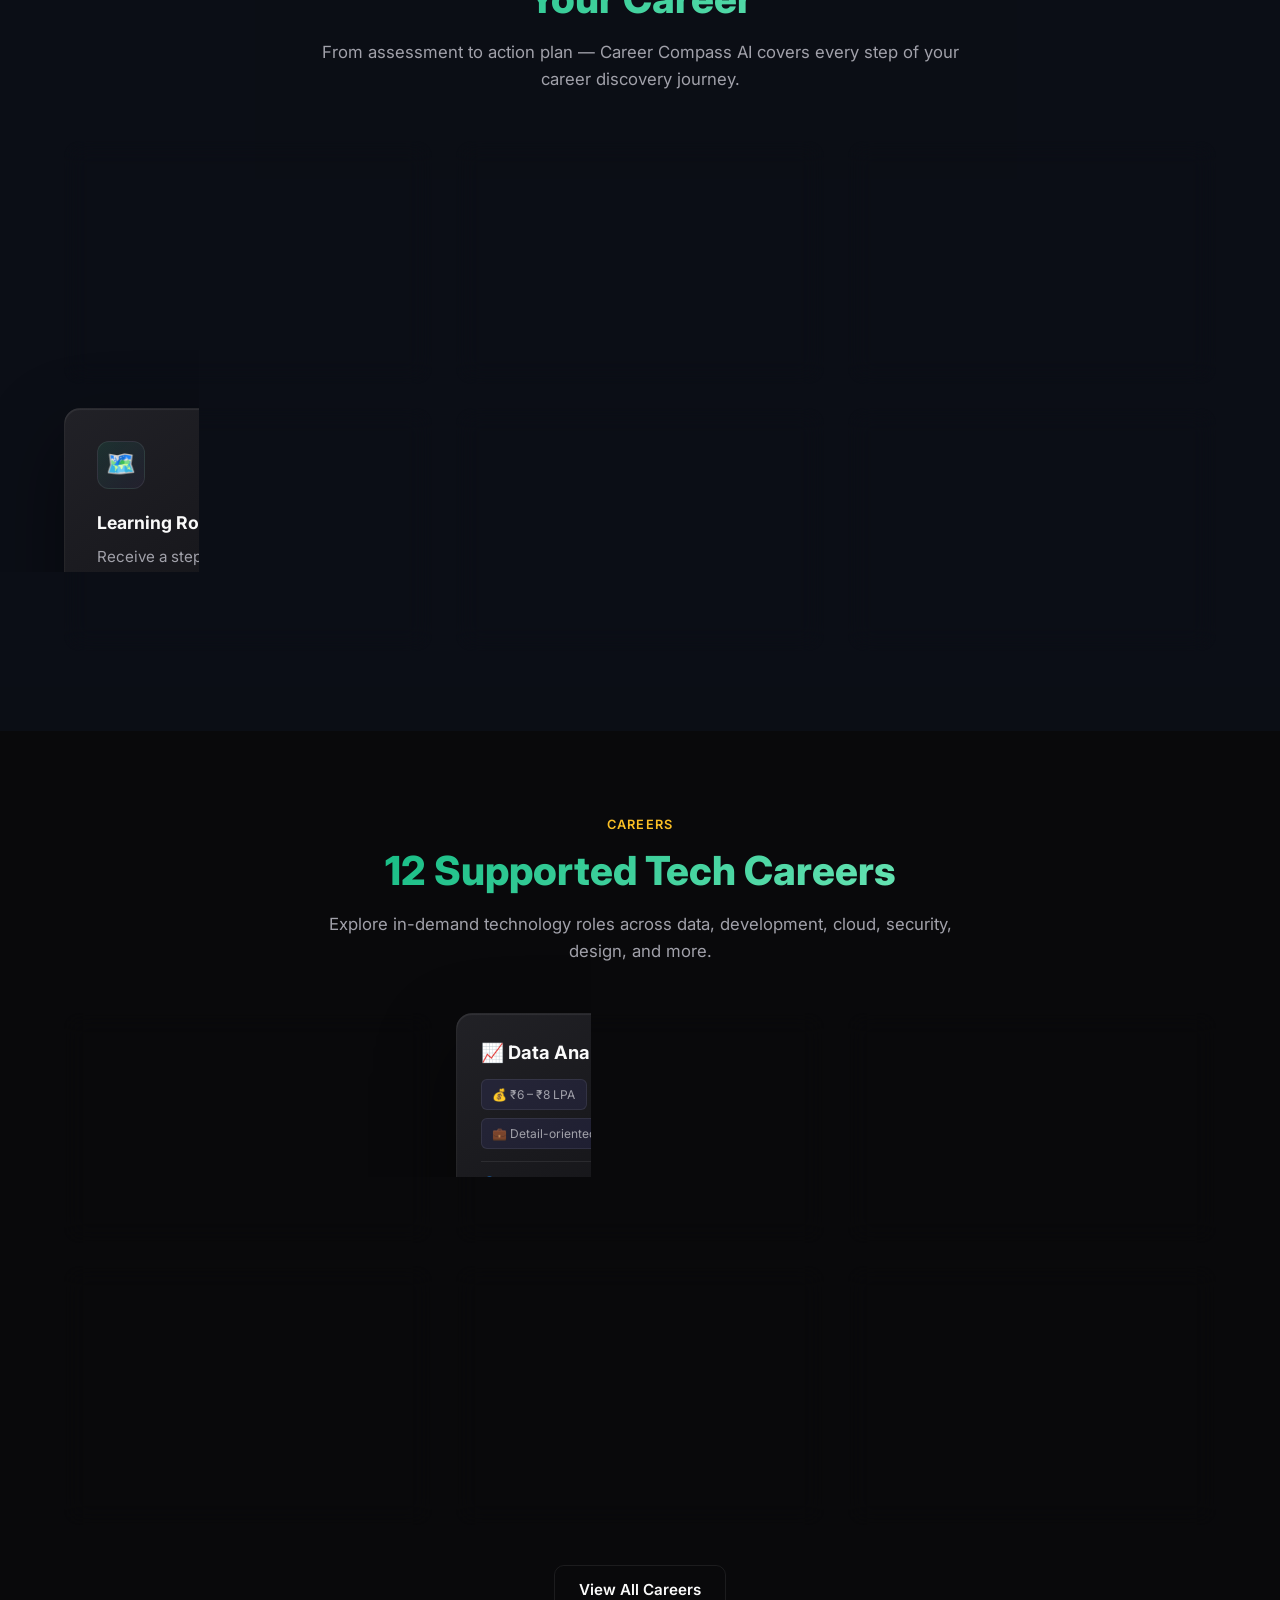
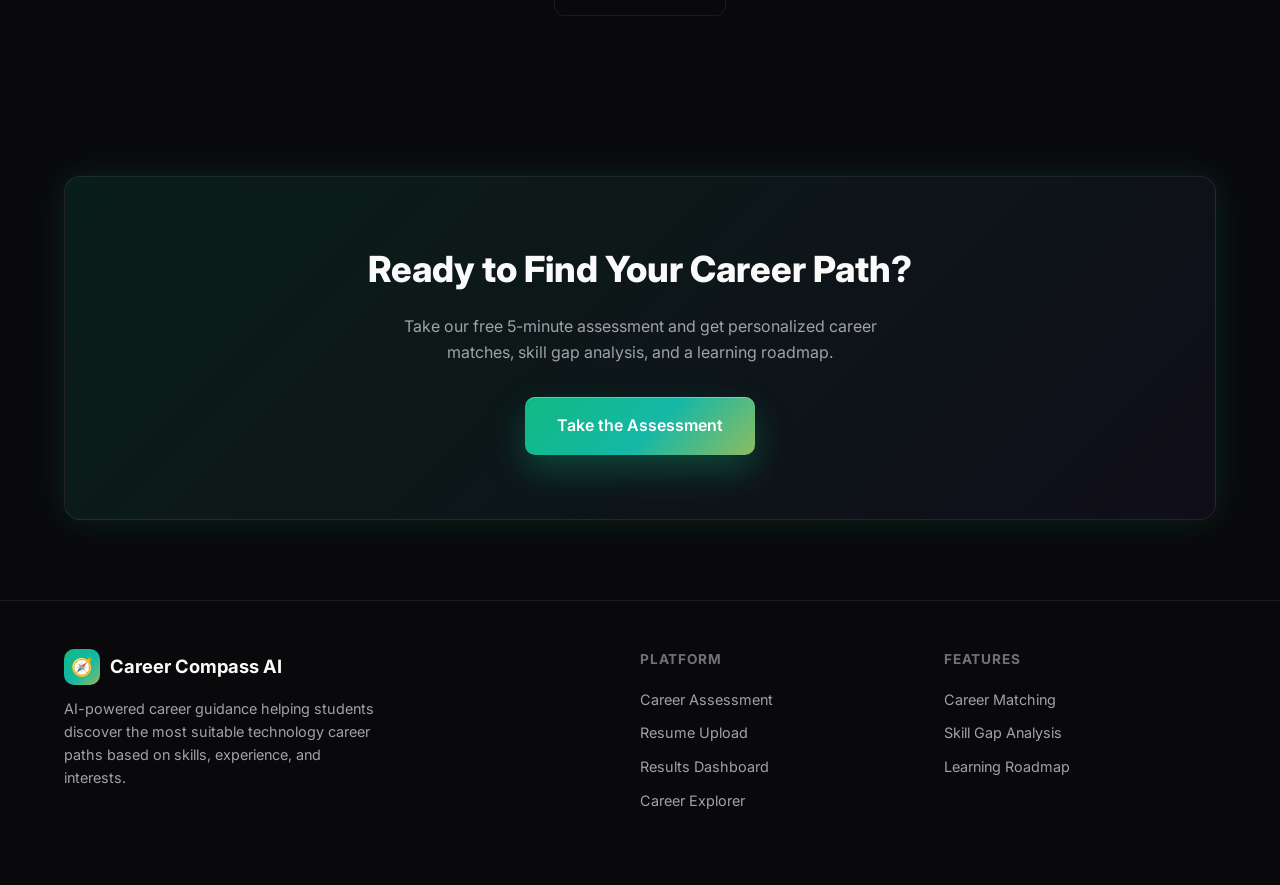
==== commit 655b8e4c: "Refactor hero section layout in index.html" ====
--- a/CareerCompassAI-Frontend/CAREERCOMPASSAI/index.html
+++ b/CareerCompassAI-Frontend/CAREERCOMPASSAI/index.html
@@ -11,22 +11,125 @@
     <div id="navbar-slot"></div>
 
     <main>
-      <!-- Hero -->
-      <section class="hero">
-        <div class="container">
-          <div class="hero-badge">✨ AI-Powered Career Guidance</div>
-          <h1 class="hero-title">
-            Discover Your Perfect<br><span>Technology Career</span>
-          </h1>
-          <p class="hero-subtitle">
-            Career Compass AI analyzes your skills, CGPA, projects, and interests to match you with the most suitable tech career paths and build a personalized learning roadmap.
-          </p>
-          <div class="hero-actions">
-            <a href="assessment.html" class="btn btn-primary btn-lg">Start Free Assessment</a>
-            <a href="explorer.html" class="btn btn-secondary btn-lg">Explore Careers</a>
-          </div>
-        </div>
-      </section>
+<!-- Hero -->
+<section class="hero">
+
+    <div class="container hero-layout">
+
+
+        <!-- LEFT SIDE -->
+
+        <div class="hero-left">
+
+
+            <div class="hero-badge">
+                ✨ AI-Powered Career Guidance
+            </div>
+
+
+            <h1 class="hero-title">
+
+                Discover Your Perfect
+
+                <br>
+
+                <span>
+                    Technology Career
+                </span>
+
+            </h1>
+
+
+            <p class="hero-subtitle">
+
+                Career Compass AI analyzes your skills, CGPA,
+                projects, and interests to match you with the
+                most suitable tech career paths and build a
+                personalized learning roadmap.
+
+            </p>
+
+
+            <div class="hero-actions">
+
+                <a href="assessment.html"
+                   class="btn btn-primary btn-lg">
+
+                    Start Free Assessment
+
+                </a>
+
+
+                <a href="explorer.html"
+                   class="btn btn-secondary btn-lg">
+
+                    Explore Careers
+
+                </a>
+
+            </div>
+
+
+        </div>
+
+
+
+
+        <!-- RIGHT SIDE 3D CARD -->
+
+
+        <div class="hero-3d-card">
+
+
+            <div class="card-icon">
+
+                🤖
+
+            </div>
+
+
+            <h3>
+
+                AI Career Engine
+
+            </h3>
+
+
+            <div class="match-score">
+
+                Smart Analysis
+
+            </div>
+
+
+            <p>
+
+                Personalized recommendations based on your
+                skills, projects and goals.
+
+            </p>
+
+
+
+            <div class="skill-preview">
+
+                <span>Skills</span>
+
+                <span>Roadmap</span>
+
+                <span>Careers</span>
+
+
+            </div>
+
+
+        </div>
+
+
+    </div>
+
+
+</section>
 
       <!-- About -->
       <section class="section" id="about">
--- a/CareerCompassAI-Frontend/CAREERCOMPASSAI/css/styles.css
+++ b/CareerCompassAI-Frontend/CAREERCOMPASSAI/css/styles.css
@@ -2,29 +2,92 @@
 @import url('https://fonts.googleapis.com/css2?family=Inter:wght@400;500;600;700;800&display=swap');
 
 :root {
-  --bg-primary: #0a0e1a;
-  --bg-secondary: #111827;
-  --bg-card: rgba(17, 24, 39, 0.85);
-  --bg-card-hover: rgba(30, 41, 59, 0.95);
-  --border: rgba(99, 102, 241, 0.2);
-  --border-hover: rgba(139, 92, 246, 0.45);
-  --text-primary: #f1f5f9;
-  --text-secondary: #94a3b8;
-  --text-muted: #64748b;
-  --accent-blue: #6366f1;
-  --accent-purple: #8b5cf6;
-  --accent-cyan: #22d3ee;
-  --gradient: linear-gradient(135deg, #6366f1 0%, #8b5cf6 50%, #a855f7 100%);
-  --gradient-subtle: linear-gradient(135deg, rgba(99, 102, 241, 0.15), rgba(139, 92, 246, 0.1));
-  --success: #10b981;
-  --warning: #f59e0b;
-  --danger: #ef4444;
-  --radius: 12px;
-  --radius-lg: 16px;
-  --shadow: 0 4px 24px rgba(0, 0, 0, 0.35);
-  --shadow-glow: 0 0 40px rgba(99, 102, 241, 0.15);
-  --nav-height: 72px;
-  --transition: 0.25s ease;
+
+  /* Background */
+
+  --bg-primary: #09090b;
+  --bg-secondary: #111113;
+
+
+  /* Cards */
+
+  --bg-card: rgba(24, 24, 27, 0.88);
+
+  --bg-card-hover: rgba(39, 39, 42, 0.95);
+
+
+  /* Borders */
+
+  --border: rgba(255,255,255,0.08);
+
+  --border-hover: rgba(16,185,129,0.45);
+
+
+  /* Text */
+
+  --text-primary: #fafafa;
+
+  --text-secondary: #a1a1aa;
+
+  --text-muted: #71717a;
+
+
+  /* Brand */
+
+  --accent-blue: #10b981;
+
+--accent-purple: #a78bfa;
+
+--accent-cyan: #fbbf24;
+
+
+  /* Premium gradient */
+
+  --gradient: linear-gradient(
+    135deg,
+    #10b981 0%,
+    #14b8a6 55%,
+    #fbbf24 140%
+);
+
+
+  --gradient-subtle: linear-gradient(
+    135deg,
+    rgba(16,185,129,.12),
+    rgba(139,92,246,.06)
+  );
+
+
+  /* Status */
+
+  --success:#22c55e;
+
+  --warning:#f59e0b;
+
+  --danger:#ef4444;
+
+
+  /* Shape */
+
+  --radius:12px;
+
+  --radius-lg:16px;
+
+
+  /* Shadows */
+
+  --shadow:
+  0 8px 30px rgba(0,0,0,.45);
+
+
+  --shadow-glow:
+  0 0 35px rgba(16,185,129,.16);
+
+
+  --nav-height:72px;
+
+  --transition:.25s ease;
+
 }
 
 *, *::before, *::after {
@@ -47,15 +110,28 @@
 }
 
 body::before {
-  content: '';
-  position: fixed;
-  inset: 0;
-  background:
-    radial-gradient(ellipse 80% 50% at 50% -20%, rgba(99, 102, 241, 0.18), transparent),
-    radial-gradient(ellipse 60% 40% at 100% 50%, rgba(139, 92, 246, 0.08), transparent),
-    radial-gradient(ellipse 50% 30% at 0% 80%, rgba(34, 211, 238, 0.06), transparent);
-  pointer-events: none;
-  z-index: 0;
+
+content:"";
+
+position:fixed;
+
+width:500px;
+height:500px;
+
+right:-100px;
+top:180px;
+
+background:
+radial-gradient(
+circle,
+rgba(16,185,129,.18),
+transparent 65%
+);
+
+filter:blur(40px);
+
+z-index:-1;
+
 }
 
 a {
@@ -144,8 +220,14 @@
 
 .navbar-links a:hover,
 .navbar-links a.active {
-  color: var(--text-primary);
-  background: rgba(99, 102, 241, 0.12);
+background:
+rgba(16,185,129,.12);
+
+color:
+var(--accent-blue);
+
+border:
+1px solid rgba(16,185,129,.25);
 }
 
 .navbar-toggle {
@@ -178,11 +260,14 @@
 .btn-primary {
   background: var(--gradient);
   color: white;
-  box-shadow: 0 4px 20px rgba(99, 102, 241, 0.35);
+  
+  box-shadow:
+0 15px 35px rgba(16,185,129,.3),
+inset 0 1px 0 rgba(255,255,255,.3);
 }
 
 .btn-primary:hover {
-  transform: translateY(-2px);
+  transform: translateY(-4px);
   box-shadow: 0 6px 28px rgba(99, 102, 241, 0.45);
 }
 
@@ -209,17 +294,36 @@
 
 /* ── Cards ── */
 .card {
-  background: var(--bg-card);
+  background:
+linear-gradient(
+145deg,
+rgba(35,35,40,.95),
+rgba(15,15,18,.95)
+);
   border: 1px solid var(--border);
   border-radius: var(--radius-lg);
   padding: 1.5rem;
   backdrop-filter: blur(12px);
   transition: var(--transition);
-}
+  box-shadow:
+  0 30px 80px rgba(0,0,0,.45),
+
+inset 0 1px 1px rgba(255,255,255,.08);
+
+
+transform-style:preserve-3d;
+}
+
 
 .card:hover {
   border-color: var(--border-hover);
-  box-shadow: var(--shadow-glow);
+  
+  transform:
+translateY(-8px)
+scale(1.01);
+
+box-shadow:
+0 40px 90px rgba(16,185,129,.15);
 }
 
 .card-title {
@@ -253,8 +357,16 @@
   font-weight: 800;
   line-height: 1.2;
   margin-bottom: 1rem;
-  background: var(--gradient);
-  -webkit-background-clip: text;
+  background:
+linear-gradient(
+135deg,
+#10b981,
+#6ee7b7
+);
+
+-webkit-background-clip:text;
+
+-webkit-text-fill-color:transparent;
   -webkit-text-fill-color: transparent;
   background-clip: text;
 }
@@ -266,8 +378,13 @@
 
 /* ── Hero ── */
 .hero {
-  padding: 6rem 0 5rem;
-  text-align: center;
+
+    min-height: 82vh;
+
+    display:flex;
+
+    align-items:center;
+
 }
 
 .hero-badge {
@@ -275,24 +392,52 @@
   align-items: center;
   gap: 0.5rem;
   padding: 0.4rem 1rem;
-  background: var(--gradient-subtle);
-  border: 1px solid var(--border);
+  color:#34d399;   
+  background:
+    rgba(16,185,129,.1);
+  
   border-radius: 999px;
   font-size: 0.85rem;
-  color: var(--accent-cyan);
-  margin-bottom: 1.5rem;
-}
-
+  border:
+    1px solid rgba(16,185,129,.25);
+  margin-bottom:2rem;
+  color:#34d399;    
+}
+
+
+.hero h1,
 .hero-title {
-  font-size: clamp(2.25rem, 6vw, 3.75rem);
-  font-weight: 800;
-  line-height: 1.15;
-  margin-bottom: 1.25rem;
-  max-width: 800px;
-  margin-left: auto;
-  margin-right: auto;
-}
-
+
+    font-size:clamp(3.2rem,5vw,5.8rem);
+
+    font-weight: 850;
+
+    line-height: 1.08;
+
+    letter-spacing: -1.5px;
+
+    text-align: left;
+
+    max-width: 850px;
+
+    margin-bottom: 1.5rem;
+
+}
+.hero p {
+
+    max-width: 680px;
+
+    margin: 0 0 2.5rem;
+
+    text-align:left;
+
+    font-size:1.05rem;
+
+    line-height:1.7;
+
+    color:var(--text-secondary);
+
+}
 .hero-title span {
   background: var(--gradient);
   -webkit-background-clip: text;
@@ -301,10 +446,17 @@
 }
 
 .hero-subtitle {
-  font-size: 1.15rem;
+  
   color: var(--text-secondary);
   max-width: 600px;
   margin: 0 auto 2.5rem;
+  max-width:750px;
+
+    margin:0 auto 3rem;
+
+    font-size:1.25rem;
+
+    line-height:1.75;
 }
 
 .hero-actions {
@@ -313,6 +465,7 @@
   justify-content: center;
   flex-wrap: wrap;
   margin-bottom: 3.5rem;
+  justify-content:flex-start;
 }
 
 .hero-stats {
@@ -705,9 +858,13 @@
 }
 
 .skill-tag.selected {
-  background: rgba(99, 102, 241, 0.2);
-  border-color: var(--accent-purple);
-  color: var(--text-primary);
+   background: rgba(16,185,129,0.12);
+
+    border-color: #10b981;
+
+    color: var(--text-primary);
+
+    box-shadow: 0 0 20px rgba(16,185,129,0.15);
 }
 
 .skill-tag.missing {
@@ -782,9 +939,13 @@
 
 .interest-chip:hover,
 .interest-chip.selected {
-  border-color: var(--accent-purple);
-  background: rgba(139, 92, 246, 0.12);
-  color: var(--text-primary);
+ background: rgba(16,185,129,0.12);
+
+    border-color: #10b981;
+
+    color: var(--text-primary);
+
+    box-shadow: 0 0 20px rgba(16,185,129,0.15);
 }
 
 /* ── Dashboard Layout ── */
@@ -1319,7 +1480,7 @@
 
 .chat-input-wrapper:focus-within{
 
-    border-color:#8b5cf6;
+    border-color:#10b981;
 
     box-shadow:0 0 18px rgba(139,92,246,.25);
 
@@ -1419,7 +1580,7 @@
 
     border-radius:50%;
 
-    background:#a78bfa;
+    background:#34d399;
 
     animation:bounce 1.2s infinite ease-in-out;
 
@@ -1501,40 +1662,40 @@
 
 .ai-avatar{
 
+    background:#059669;
+
+}
+
+.user-avatar{
+
+    background:#2563eb;
+
+}
+
+.message-content{
+
+    max-width:75%;
+
+    padding:16px 18px;
+
+    border-radius:18px;
+
+    line-height:1.7;
+
+}
+
+.ai-message-box{
+
+    background:#222949;
+
+}
+
+.user-message-box{
+
     background:#7c3aed;
 
 }
 
-.user-avatar{
-
-    background:#2563eb;
-
-}
-
-.message-content{
-
-    max-width:75%;
-
-    padding:16px 18px;
-
-    border-radius:18px;
-
-    line-height:1.7;
-
-}
-
-.ai-message-box{
-
-    background:#222949;
-
-}
-
-.user-message-box{
-
-    background:#7c3aed;
-
-}
-
 @keyframes fadeUp{
 
     from{
@@ -1553,4 +1714,195 @@
 
     }
 
-}+}
+.hero-content{
+
+    display:grid;
+
+    grid-template-columns:1.1fr .9fr;
+
+    align-items:center;
+
+    gap:5rem;
+
+}
+
+
+
+.hero-3d-card{
+
+    width:350px;
+
+    padding:2rem;
+
+    background:
+    linear-gradient(
+    145deg,
+    rgba(20,30,35,.95),
+    rgba(10,10,15,.95)
+    );
+
+
+    border:
+    1px solid rgba(16,185,129,.3);
+
+
+    border-radius:25px;
+
+
+    text-align:center;
+
+
+    box-shadow:
+    0 30px 80px rgba(0,0,0,.6),
+    0 0 50px rgba(16,185,129,.15);
+
+
+    animation:floatCard 5s infinite ease-in-out;
+
+}
+
+
+
+.card-icon{
+
+    font-size:3rem;
+
+}
+
+
+
+.match-score{
+
+    margin:1rem 0;
+
+    font-size:2.4rem;
+
+    line-height:1.1;
+
+    font-weight:900;
+
+    color:#10b981;
+
+}
+
+
+
+.skill-preview{
+
+    display:flex;
+
+    gap:.7rem;
+
+    justify-content:center;
+
+}
+
+
+
+.skill-preview span{
+
+    padding:.4rem .8rem;
+
+    background:
+    rgba(16,185,129,.15);
+
+    border-radius:20px;
+
+}
+
+
+
+@keyframes floatCard{
+
+    50%{
+
+        transform:
+        translateY(-18px);
+
+    }
+
+}
+.hero-layout{
+
+    display:grid;
+
+    grid-template-columns: 1.4fr 360px;
+
+    align-items:center;
+
+    gap:4rem;
+
+    min-height:calc(100vh - var(--nav-height));
+
+    padding-top:2rem;
+
+}
+
+
+.hero-3d-card{
+
+    width:320px;
+
+    padding:2rem;
+
+    background:
+    linear-gradient(
+    145deg,
+    rgba(20,30,35,.95),
+    rgba(10,10,15,.95)
+    );
+
+    border:1px solid rgba(16,185,129,.3);
+
+    border-radius:24px;
+
+    text-align:center;
+
+    box-shadow:
+    0 25px 70px rgba(0,0,0,.55),
+    0 0 45px rgba(16,185,129,.12);
+
+    animation:floatCard 5s infinite ease-in-out;
+
+}
+
+.compare-box{
+
+    margin-top:3rem;
+
+}
+
+
+.compare-selects{
+
+    display:grid;
+
+    grid-template-columns:1fr auto 1fr;
+
+    gap:2rem;
+
+    align-items:center;
+
+}
+
+
+.vs-text{
+
+    font-size:1.3rem;
+
+    font-weight:800;
+
+    color:#10b981;
+
+}
+
+
+
+
+#compareBtn{
+
+    margin-top:2rem;
+
+}
+
